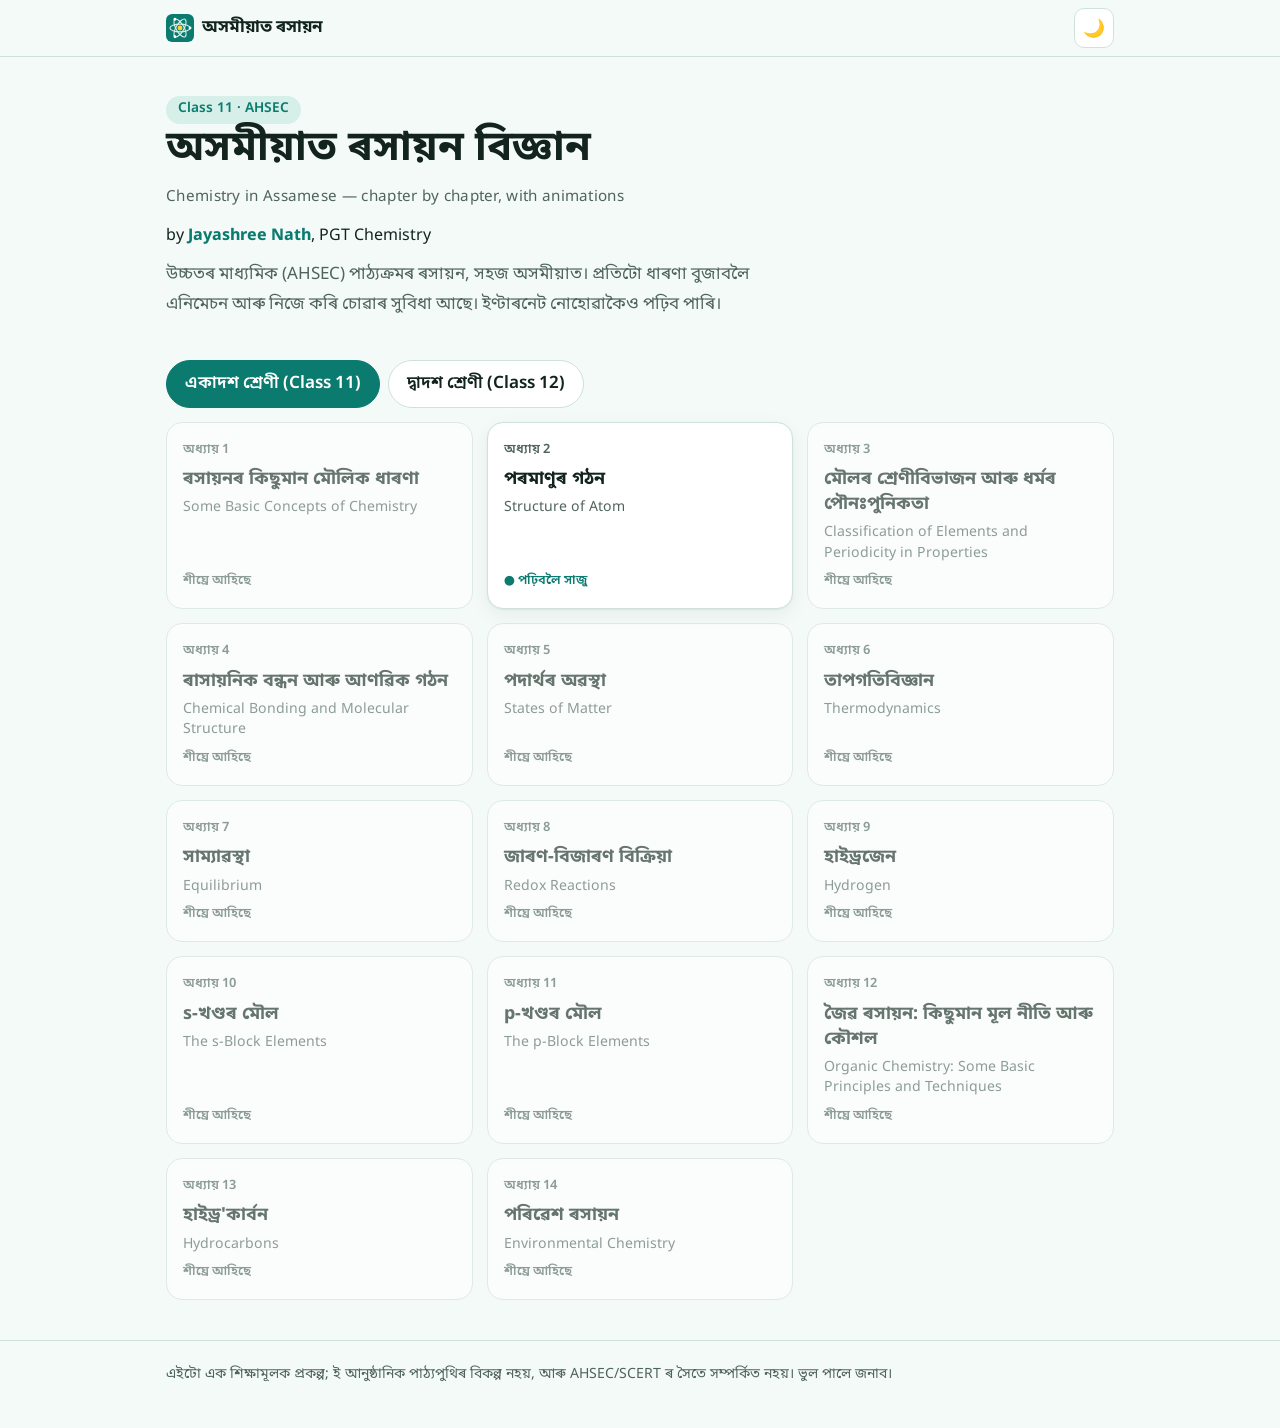
==== index.html @ 4f26e943 "Add author byline to home page Co-Authored-By: Claude Sonnet 5.5 <noreply@anthropic.com> Claude-Sess" ====
<!doctype html>
<html lang="as">
<head>
  <meta charset="utf-8">
  <meta name="viewport" content="width=device-width, initial-scale=1">
  <title>অসমীয়াত ৰসায়ন · Chemistry in Assamese</title>
  <meta name="description" content="উচ্চতৰ মাধ্যমিক শ্ৰেণীৰ ৰসায়ন বিজ্ঞান অসমীয়া ভাষাত — অধ্যায়ভিত্তিক ব্যাখ্যা আৰু ইণ্টাৰেক্টিভ এনিমেচনৰ সৈতে।">
  <meta name="theme-color" content="#0b7a6f">
  <link rel="manifest" href="manifest.webmanifest">
  <link rel="icon" href="assets/favicon.svg" type="image/svg+xml">
  <link rel="apple-touch-icon" href="assets/icons/apple-touch-icon.png">
  <link rel="preload" href="assets/fonts/noto-sans-bengali-bengali-wght-normal.woff2" as="font" type="font/woff2" crossorigin>
  <link rel="stylesheet" href="assets/css/base.css">
</head>
<body>
  <a class="skip" href="#grid">অধ্যায়লৈ যাওক</a>
  <header class="site-header">
    <div class="wrap">
      <a class="brand" href="index.html"><img src="assets/favicon.svg" alt="" width="28" height="28"> অসমীয়াত ৰসায়ন</a>
      <button id="theme-btn" class="icon-btn" type="button" aria-label="Toggle theme">🌙</button>
    </div>
  </header>
  <main class="wrap">
    <section class="hero">
      <span class="pill">Class 11 · AHSEC</span>
      <h1>অসমীয়াত ৰসায়ন বিজ্ঞান</h1>
      <div class="en">Chemistry in Assamese — chapter by chapter, with animations</div>
    <p class="byline">by <strong>Jayashree Nath</strong>, PGT Chemistry</p>
      <p>উচ্চতৰ মাধ্যমিক (AHSEC) পাঠ্যক্ৰমৰ ৰসায়ন, সহজ অসমীয়াত। প্ৰতিটো ধাৰণা বুজাবলৈ এনিমেচন আৰু নিজে কৰি চোৱাৰ সুবিধা আছে। ইণ্টাৰনেট নোহোৱাকৈও পঢ়িব পাৰি।</p>
    </section>
    <div id="tabs" class="tabs" role="tablist" aria-label="শ্ৰেণী"></div>
    <ul id="grid" class="grid"><li class="loading">লোড হৈ আছে…</li></ul>
    <div id="empty" class="empty" hidden>এই শ্ৰেণীৰ অধ্যায়বোৰ শীঘ্ৰে যোগ কৰা হ'ব।</div>
  </main>
  <footer class="site-footer">
    <div class="wrap">এইটো এক শিক্ষামূলক প্ৰকল্প; ই আনুষ্ঠানিক পাঠ্যপুথিৰ বিকল্প নহয়, আৰু AHSEC/SCERT ৰ সৈতে সম্পৰ্কিত নহয়। ভুল পালে জনাব।</div>
  </footer>
  <script src="assets/js/core/app.js"></script>
  <script src="assets/js/core/home.js"></script>
</body>
</html>
---- assets/css/base.css ----
/* Chemistry in Assamese: base styles (light/dark aware, mobile first) */
@font-face {
  font-family: "Noto Sans Bengali";
  src: url("../fonts/noto-sans-bengali-bengali-wght-normal.woff2") format("woff2");
  font-weight: 100 900; font-display: swap;
  unicode-range: U+0951-0952, U+0964-0965, U+0980-09FE, U+1CF7, U+200C-200D, U+20B9, U+25CC;
}
@font-face {
  font-family: "Noto Sans Bengali";
  src: url("../fonts/noto-sans-bengali-latin-wght-normal.woff2") format("woff2");
  font-weight: 100 900; font-display: swap;
  unicode-range: U+0000-00FF, U+0131, U+0152-0153, U+02BB-02BC, U+02C6, U+02DA, U+02DC, U+2000-206F, U+2074, U+20AC, U+2122, U+2191, U+2193, U+2212, U+2215, U+FEFF, U+FFFD;
}

:root {
  --bg: #f4faf7; --surface: #ffffff; --surface-2: #eaf4ef; --text: #12241d; --muted: #4f645b;
  --brand: #0b7a6f; --brand-ink: #ffffff; --brand-soft: #d6efe8; --accent: #d9480f;
  --border: #cfe2da; --shadow: 0 1px 2px rgba(10, 40, 30, .06), 0 6px 20px rgba(10, 40, 30, .06);
  --proton: #d6336c; --neutron: #868e96; --electron: #1c7ed6; --alpha: #e8590c; --pos: #1c7ed6; --neg: #e03131;
  --ok: #2b8a3e; --bad: #c92a2a; --canvas: #fbfefd; --grid: #dbe9e3;
  color-scheme: light;
}
@media (prefers-color-scheme: dark) {
  :root:not([data-theme="light"]) { --bg: #0a1512; --surface: #111f1b; --surface-2: #172924; --text: #e5f1ec; --muted: #9db3aa;
    --brand: #2dd4bf; --brand-ink: #04211c; --brand-soft: #123a33; --accent: #ff922b; --border: #223730;
    --shadow: 0 1px 2px rgba(0,0,0,.4), 0 6px 20px rgba(0,0,0,.35);
    --proton: #f06595; --neutron: #adb5bd; --electron: #4dabf7; --alpha: #ff922b; --pos: #4dabf7; --neg: #ff6b6b;
    --ok: #51cf66; --bad: #ff6b6b; --canvas: #0d1a16; --grid: #1c2f28; color-scheme: dark; }
}
:root[data-theme="dark"] { --bg: #0a1512; --surface: #111f1b; --surface-2: #172924; --text: #e5f1ec; --muted: #9db3aa;
  --brand: #2dd4bf; --brand-ink: #04211c; --brand-soft: #123a33; --accent: #ff922b; --border: #223730;
  --shadow: 0 1px 2px rgba(0,0,0,.4), 0 6px 20px rgba(0,0,0,.35);
  --proton: #f06595; --neutron: #adb5bd; --electron: #4dabf7; --alpha: #ff922b; --pos: #4dabf7; --neg: #ff6b6b;
  --ok: #51cf66; --bad: #ff6b6b; --canvas: #0d1a16; --grid: #1c2f28; color-scheme: dark; }

* { box-sizing: border-box; }
html { scroll-behavior: smooth; -webkit-text-size-adjust: 100%; }
@media (prefers-reduced-motion: reduce) { html { scroll-behavior: auto; } * { animation-duration: .01ms !important; transition-duration: .01ms !important; } }
body {
  margin: 0; background: var(--bg); color: var(--text);
  font: 17px/1.75 "Noto Sans Bengali", "Noto Sans", system-ui, -apple-system, "Segoe UI", sans-serif;
}
a { color: var(--brand); }
:focus-visible { outline: 3px solid var(--accent); outline-offset: 2px; border-radius: 4px; }
.skip { position: absolute; left: -999px; top: 0; background: var(--brand); color: var(--brand-ink); padding: .5rem 1rem; z-index: 50; }
.skip:focus { left: 8px; top: 8px; }
.wrap { width: 100%; max-width: 980px; margin: 0 auto; padding: 0 16px; }

/* header */
.site-header { position: sticky; top: 0; z-index: 20; background: color-mix(in srgb, var(--bg) 88%, transparent); backdrop-filter: blur(8px); border-bottom: 1px solid var(--border); }
.site-header .wrap { display: flex; align-items: center; justify-content: space-between; gap: 12px; min-height: 56px; }
.brand { font-weight: 700; text-decoration: none; color: var(--text); display: flex; align-items: center; gap: 8px; }
.brand svg { width: 28px; height: 28px; }
.icon-btn { background: var(--surface); color: var(--text); border: 1px solid var(--border); border-radius: 10px; min-width: 40px; height: 40px; cursor: pointer; font-size: 1.1rem; }

/* hero + catalog */
.hero { padding: 36px 0 18px; }
.hero h1 { font-size: clamp(1.7rem, 5vw, 2.6rem); line-height: 1.25; margin: 0 0 8px; }
.hero .en { color: var(--muted); font-size: .95rem; letter-spacing: .02em; }
.hero .byline { margin: 12px 0 0; color: var(--text); font-size: 1rem; }
.hero .byline strong { color: var(--brand); }
.hero p { max-width: 62ch; color: var(--muted); margin: 10px 0 0; }
.pill { display: inline-block; padding: 2px 12px; border-radius: 99px; background: var(--brand-soft); color: var(--brand); font-size: .85rem; font-weight: 600; }
.tabs { display: flex; gap: 8px; margin: 22px 0 14px; flex-wrap: wrap; }
.tab { padding: 8px 18px; border-radius: 99px; border: 1px solid var(--border); background: var(--surface); color: var(--text); cursor: pointer; font: inherit; font-weight: 600; }
.tab[aria-selected="true"] { background: var(--brand); color: var(--brand-ink); border-color: var(--brand); }
.grid { display: grid; gap: 14px; grid-template-columns: repeat(auto-fill, minmax(260px, 1fr)); padding: 0; margin: 0 0 40px; list-style: none; }
.card { display: flex; flex-direction: column; gap: 6px; height: 100%; padding: 16px; border: 1px solid var(--border); border-radius: 16px; background: var(--surface); box-shadow: var(--shadow); text-decoration: none; color: inherit; position: relative; }
a.card:hover { border-color: var(--brand); transform: translateY(-2px); transition: transform .15s; }
.card .no { font-size: .8rem; color: var(--muted); font-weight: 600; }
.card h3 { margin: 0; font-size: 1.12rem; line-height: 1.4; }
.card .sub { color: var(--muted); font-size: .88rem; line-height: 1.45; }
.card .badge { margin-top: auto; font-size: .8rem; font-weight: 600; }
.card.soon { opacity: .62; box-shadow: none; }
.badge.done { color: var(--ok); } .badge.ready { color: var(--brand); } .badge.soon { color: var(--muted); }
.empty { padding: 28px; border: 1px dashed var(--border); border-radius: 16px; color: var(--muted); }

/* chapter */
.crumbs { font-size: .9rem; color: var(--muted); padding-top: 20px; }
.chapter-head h1 { font-size: clamp(1.6rem, 4.6vw, 2.3rem); line-height: 1.3; margin: 6px 0 2px; }
.chapter-head .en { color: var(--muted); }
.box { background: var(--surface); border: 1px solid var(--border); border-radius: 16px; padding: 16px 20px; margin: 18px 0; box-shadow: var(--shadow); }
.box h2 { font-size: 1.05rem; margin: 0 0 6px; }
.box ul, .box ol { margin: 6px 0 0; padding-left: 1.3rem; }
.toc a { display: block; padding: 3px 0; text-decoration: none; }
.toc a:hover { text-decoration: underline; }
section.sec { padding-top: 12px; margin-top: 28px; }
section.sec > h2 { font-size: clamp(1.3rem, 3.6vw, 1.7rem); line-height: 1.35; margin: 0 0 8px; padding-bottom: 6px; border-bottom: 2px solid var(--brand-soft); }
section.sec p { margin: .75rem 0; max-width: 70ch; }
section.sec ul, section.sec ol { max-width: 70ch; }
sup, sub { line-height: 0; }
.en { font-size: .88em; color: var(--muted); }
.table-wrap { overflow-x: auto; margin: 14px 0; border: 1px solid var(--border); border-radius: 12px; background: var(--surface); }
table { border-collapse: collapse; width: 100%; font-size: .95rem; }
th, td { padding: 8px 12px; text-align: left; border-bottom: 1px solid var(--border); white-space: nowrap; }
th { background: var(--surface-2); font-weight: 700; }
tr:last-child td { border-bottom: 0; }
.formula { margin: 14px 0; padding: 12px 16px; border-left: 4px solid var(--brand); background: var(--brand-soft); border-radius: 0 12px 12px 0; font-size: 1.05rem; max-width: 70ch; overflow-x: auto; }
.formula .lbl { display: block; font-size: .8rem; font-weight: 700; color: var(--brand); text-transform: uppercase; letter-spacing: .04em; }
.note { margin: 14px 0; padding: 12px 16px; border-radius: 12px; background: var(--surface); border: 1px solid var(--border); border-left: 4px solid var(--accent); max-width: 70ch; }
.note.try { border-left-color: var(--electron); }
.note .lbl { font-weight: 700; margin-right: 6px; }
.term { border-bottom: 1.5px dotted var(--brand); cursor: help; position: relative; white-space: nowrap; }
.term:hover::after, .term:focus::after { content: attr(data-def); position: absolute; left: 0; top: 100%; z-index: 10; margin-top: 6px; width: max-content; max-width: min(300px, 80vw); white-space: normal; padding: 8px 12px; border-radius: 10px; background: var(--text); color: var(--bg); font-size: .85rem; line-height: 1.5; box-shadow: var(--shadow); }
.nuc { display: inline-flex; align-items: center; vertical-align: middle; font-weight: 700; }
.nuc .ss { display: inline-flex; flex-direction: column; font-size: .6em; line-height: 1.05; margin-right: 1px; text-align: right; }

/* buttons + controls */
.btn { font: inherit; font-weight: 600; font-size: .92rem; padding: 6px 14px; min-height: 38px; border-radius: 10px; border: 1px solid var(--border); background: var(--surface); color: var(--text); cursor: pointer; }
.btn:hover { border-color: var(--brand); }
.btn.primary { background: var(--brand); border-color: var(--brand); color: var(--brand-ink); }
.btn[aria-pressed="true"], .btn.on { background: var(--brand-soft); border-color: var(--brand); color: var(--brand); }
.btn:disabled { opacity: .5; cursor: not-allowed; }
.ctl { display: inline-flex; align-items: center; gap: 8px; font-size: .9rem; }
.ctl input[type="range"] { accent-color: var(--brand); width: 130px; }
.ctl select { font: inherit; padding: 5px 8px; border-radius: 8px; border: 1px solid var(--border); background: var(--surface); color: var(--text); min-height: 36px; }
.ctl output { min-width: 2ch; font-weight: 700; font-variant-numeric: tabular-nums; }
.row { display: flex; flex-wrap: wrap; gap: 8px 14px; align-items: center; margin-top: 10px; }

/* animation card */
figure.anim { margin: 22px 0; padding: 14px; border: 1px solid var(--border); border-radius: 18px; background: var(--surface); box-shadow: var(--shadow); }
figure.anim > .anim-title { font-weight: 700; margin-bottom: 8px; display: flex; align-items: center; gap: 8px; }
figure.anim > .anim-title::before { content: "▶"; color: var(--brand); font-size: .8em; }
figure.anim figcaption { margin-top: 10px; font-size: .9rem; color: var(--muted); }
.anim-svg, .anim-canvas { display: block; width: 100%; height: auto; background: var(--canvas); border-radius: 12px; border: 1px solid var(--border); touch-action: pan-y; }
.anim-canvas.drag { cursor: grab; }
.readout { margin-top: 10px; padding: 10px 14px; border-radius: 12px; background: var(--surface-2); font-size: .95rem; line-height: 1.6; }
.readout b { color: var(--brand); }
.anim-missing { color: var(--bad); }
.sym-big { font-size: 1.5rem; font-weight: 800; }
.stat-row { display: grid; grid-template-columns: repeat(3, 1fr); gap: 8px; margin-top: 10px; }
.stat { padding: 8px 10px; border-radius: 12px; background: var(--surface-2); text-align: center; font-size: .85rem; }
.stat b { display: block; font-size: 1.4rem; color: var(--brand); font-variant-numeric: tabular-nums; }
.legend { display: flex; flex-wrap: wrap; gap: 6px 14px; font-size: .85rem; color: var(--muted); margin-top: 8px; }
.dot { display: inline-block; width: 11px; height: 11px; border-radius: 50%; margin-right: 5px; vertical-align: -1px; }

/* quantum explorer + aufbau */
.qn-tree { display: grid; gap: 10px; margin-top: 12px; }
.qn-row { display: grid; grid-template-columns: 88px 1fr; gap: 10px; align-items: center; padding: 8px 12px; border-radius: 12px; background: var(--surface-2); animation: pop .35s ease both; }
.qn-row .sub-name { font-weight: 800; font-size: 1.15rem; color: var(--brand); }
.qn-row small { display: block; color: var(--muted); font-size: .78rem; line-height: 1.3; }
.orb-boxes { display: flex; flex-wrap: wrap; gap: 6px; }
.orb-box { min-width: 46px; padding: 3px 6px; text-align: center; border: 2px solid var(--brand); border-radius: 8px; font-size: .78rem; background: var(--surface); }
.orb-box b { display: block; font-size: .95rem; }
@keyframes pop { from { opacity: 0; transform: translateY(6px); } to { opacity: 1; transform: none; } }
.levels { display: flex; flex-direction: column; gap: 6px; margin-top: 12px; }
.lv { display: grid; grid-template-columns: 34px 1fr 40px; gap: 8px; align-items: center; }
.lv .nm { font-weight: 800; text-align: right; }
.lv .bx { display: flex; gap: 4px; }
.lv .cnt { font-size: .85rem; color: var(--muted); font-variant-numeric: tabular-nums; }
.ebox { width: 40px; height: 34px; border: 2px solid var(--border); border-radius: 6px; display: flex; align-items: center; justify-content: center; gap: 1px; font-size: 1.05rem; font-weight: 800; background: var(--canvas); }
.ebox.has { border-color: var(--brand); }
.ebox .up, .ebox .dn { color: var(--electron); }
.ebox .dn { color: var(--proton); }
.lv.hot .ebox.has { box-shadow: 0 0 0 3px color-mix(in srgb, var(--accent) 45%, transparent); animation: pop .4s ease; }
.cfg { font-size: 1.15rem; font-weight: 700; }

/* quiz */
.q { margin: 16px 0; padding: 14px 16px; border: 1px solid var(--border); border-radius: 14px; background: var(--surface); }
.q .qt { font-weight: 700; margin: 0 0 8px; }
.opt { display: block; width: 100%; text-align: left; font: inherit; padding: 8px 12px; margin: 6px 0; border-radius: 10px; border: 1px solid var(--border); background: var(--surface); color: var(--text); cursor: pointer; }
.opt:hover:not(:disabled) { border-color: var(--brand); }
.opt.right { border-color: var(--ok); background: color-mix(in srgb, var(--ok) 14%, var(--surface)); }
.opt.wrong { border-color: var(--bad); background: color-mix(in srgb, var(--bad) 14%, var(--surface)); }
.explain { margin-top: 8px; font-size: .92rem; color: var(--muted); }
.score { font-weight: 800; font-size: 1.2rem; }
.chap-nav { display: flex; justify-content: space-between; gap: 12px; flex-wrap: wrap; margin: 28px 0; }
footer.site-footer { border-top: 1px solid var(--border); padding: 22px 0 40px; color: var(--muted); font-size: .88rem; }
.loading { padding: 40px 0; color: var(--muted); }
@media (max-width: 520px) { body { font-size: 16px; } .qn-row { grid-template-columns: 1fr; } .ctl input[type="range"] { width: 100px; } }
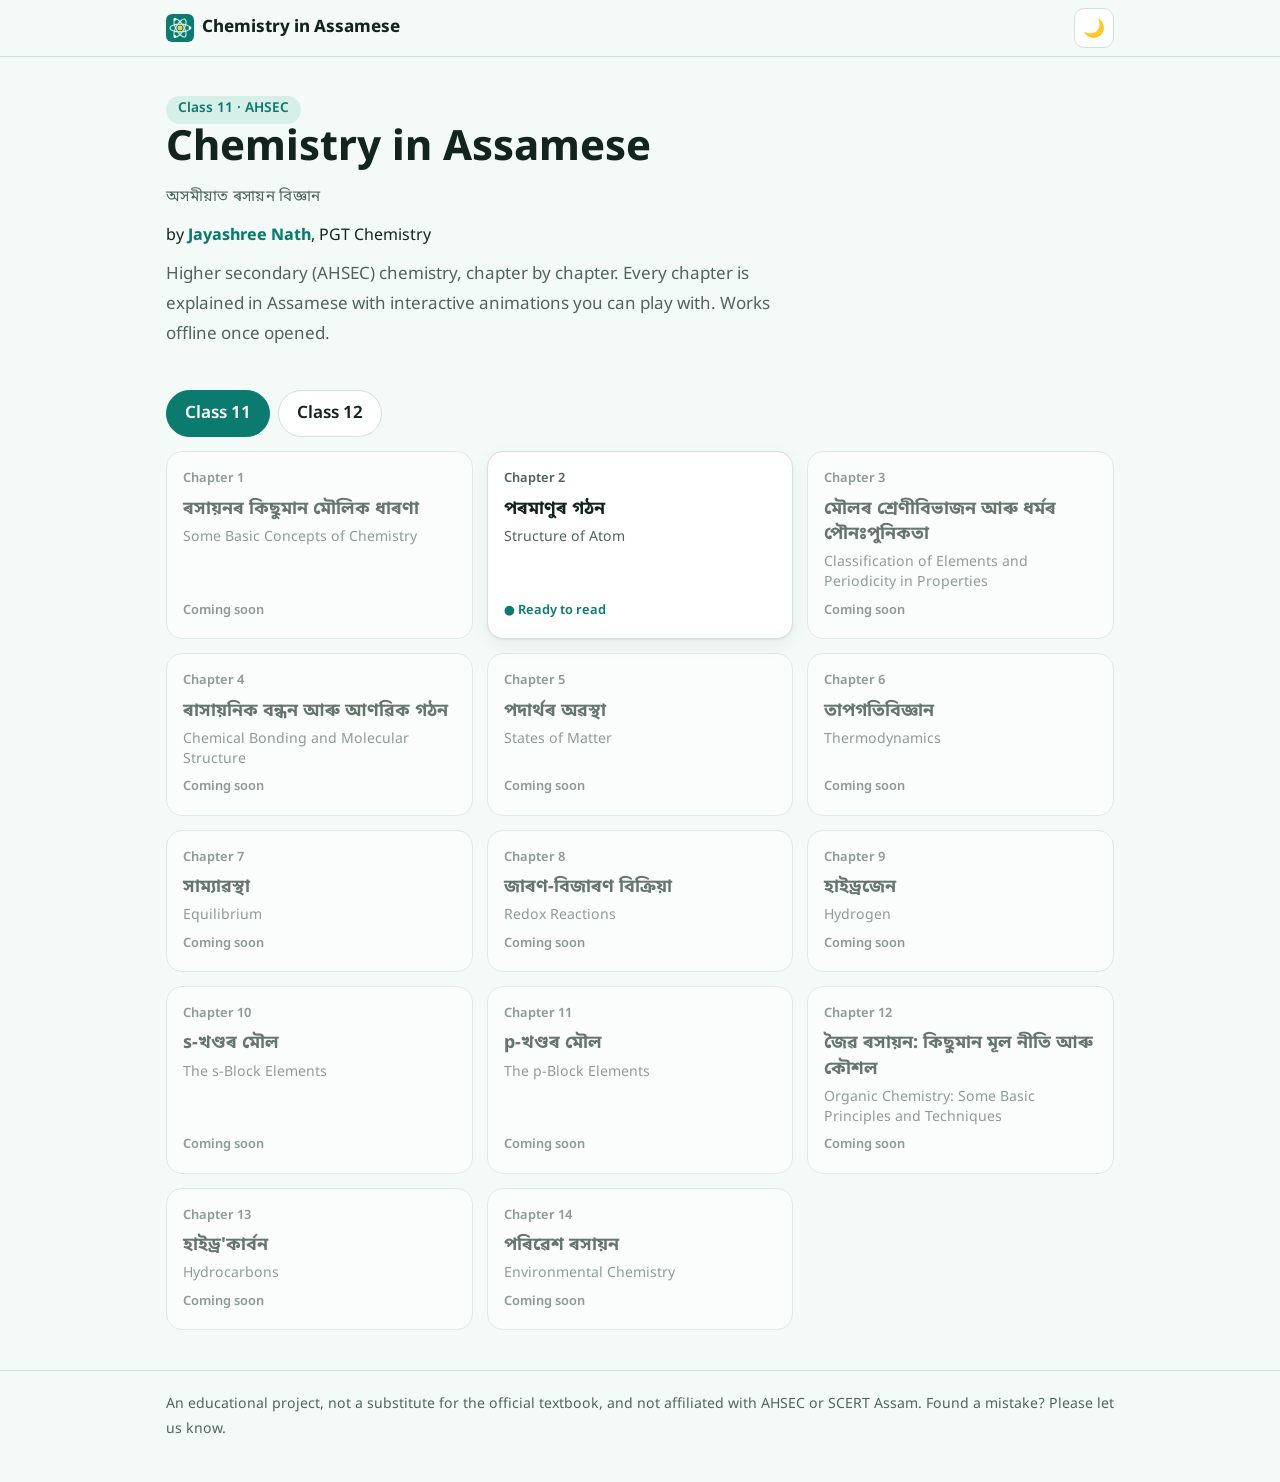
==== commit f613fa40: "Make app UI English; keep subject content in Assamese Navigation, buttons, badges, status labels, er" ====
--- a/index.html
+++ b/index.html
@@ -1,10 +1,10 @@
 <!doctype html>
-<html lang="as">
+<html lang="en">
 <head>
   <meta charset="utf-8">
   <meta name="viewport" content="width=device-width, initial-scale=1">
-  <title>অসমীয়াত ৰসায়ন · Chemistry in Assamese</title>
-  <meta name="description" content="উচ্চতৰ মাধ্যমিক শ্ৰেণীৰ ৰসায়ন বিজ্ঞান অসমীয়া ভাষাত — অধ্যায়ভিত্তিক ব্যাখ্যা আৰু ইণ্টাৰেক্টিভ এনিমেচনৰ সৈতে।">
+  <title>Chemistry in Assamese</title>
+  <meta name="description" content="Higher secondary chemistry explained in Assamese: chapter by chapter, with interactive animations.">
   <meta name="theme-color" content="#0b7a6f">
   <link rel="manifest" href="manifest.webmanifest">
   <link rel="icon" href="assets/favicon.svg" type="image/svg+xml">
@@ -13,27 +13,27 @@
   <link rel="stylesheet" href="assets/css/base.css">
 </head>
 <body>
-  <a class="skip" href="#grid">অধ্যায়লৈ যাওক</a>
+  <a class="skip" href="#grid">Skip to chapters</a>
   <header class="site-header">
     <div class="wrap">
-      <a class="brand" href="index.html"><img src="assets/favicon.svg" alt="" width="28" height="28"> অসমীয়াত ৰসায়ন</a>
+      <a class="brand" href="index.html"><img src="assets/favicon.svg" alt="" width="28" height="28"> Chemistry in Assamese</a>
       <button id="theme-btn" class="icon-btn" type="button" aria-label="Toggle theme">🌙</button>
     </div>
   </header>
   <main class="wrap">
     <section class="hero">
       <span class="pill">Class 11 · AHSEC</span>
-      <h1>অসমীয়াত ৰসায়ন বিজ্ঞান</h1>
-      <div class="en">Chemistry in Assamese — chapter by chapter, with animations</div>
+      <h1>Chemistry in Assamese</h1>
+    <div class="en">অসমীয়াত ৰসায়ন বিজ্ঞান</div>
     <p class="byline">by <strong>Jayashree Nath</strong>, PGT Chemistry</p>
-      <p>উচ্চতৰ মাধ্যমিক (AHSEC) পাঠ্যক্ৰমৰ ৰসায়ন, সহজ অসমীয়াত। প্ৰতিটো ধাৰণা বুজাবলৈ এনিমেচন আৰু নিজে কৰি চোৱাৰ সুবিধা আছে। ইণ্টাৰনেট নোহোৱাকৈও পঢ়িব পাৰি।</p>
+    <p>Higher secondary (AHSEC) chemistry, chapter by chapter. Every chapter is explained in Assamese with interactive animations you can play with. Works offline once opened.</p>
     </section>
-    <div id="tabs" class="tabs" role="tablist" aria-label="শ্ৰেণী"></div>
-    <ul id="grid" class="grid"><li class="loading">লোড হৈ আছে…</li></ul>
-    <div id="empty" class="empty" hidden>এই শ্ৰেণীৰ অধ্যায়বোৰ শীঘ্ৰে যোগ কৰা হ'ব।</div>
+    <div id="tabs" class="tabs" role="tablist" aria-label="Class"></div>
+    <ul id="grid" class="grid"><li class="loading">Loading…</li></ul>
+    <div id="empty" class="empty" hidden>Chapters for this class are coming soon.</div>
   </main>
   <footer class="site-footer">
-    <div class="wrap">এইটো এক শিক্ষামূলক প্ৰকল্প; ই আনুষ্ঠানিক পাঠ্যপুথিৰ বিকল্প নহয়, আৰু AHSEC/SCERT ৰ সৈতে সম্পৰ্কিত নহয়। ভুল পালে জনাব।</div>
+    <div class="wrap">An educational project, not a substitute for the official textbook, and not affiliated with AHSEC or SCERT Assam. Found a mistake? Please let us know.</div>
   </footer>
   <script src="assets/js/core/app.js"></script>
   <script src="assets/js/core/home.js"></script>
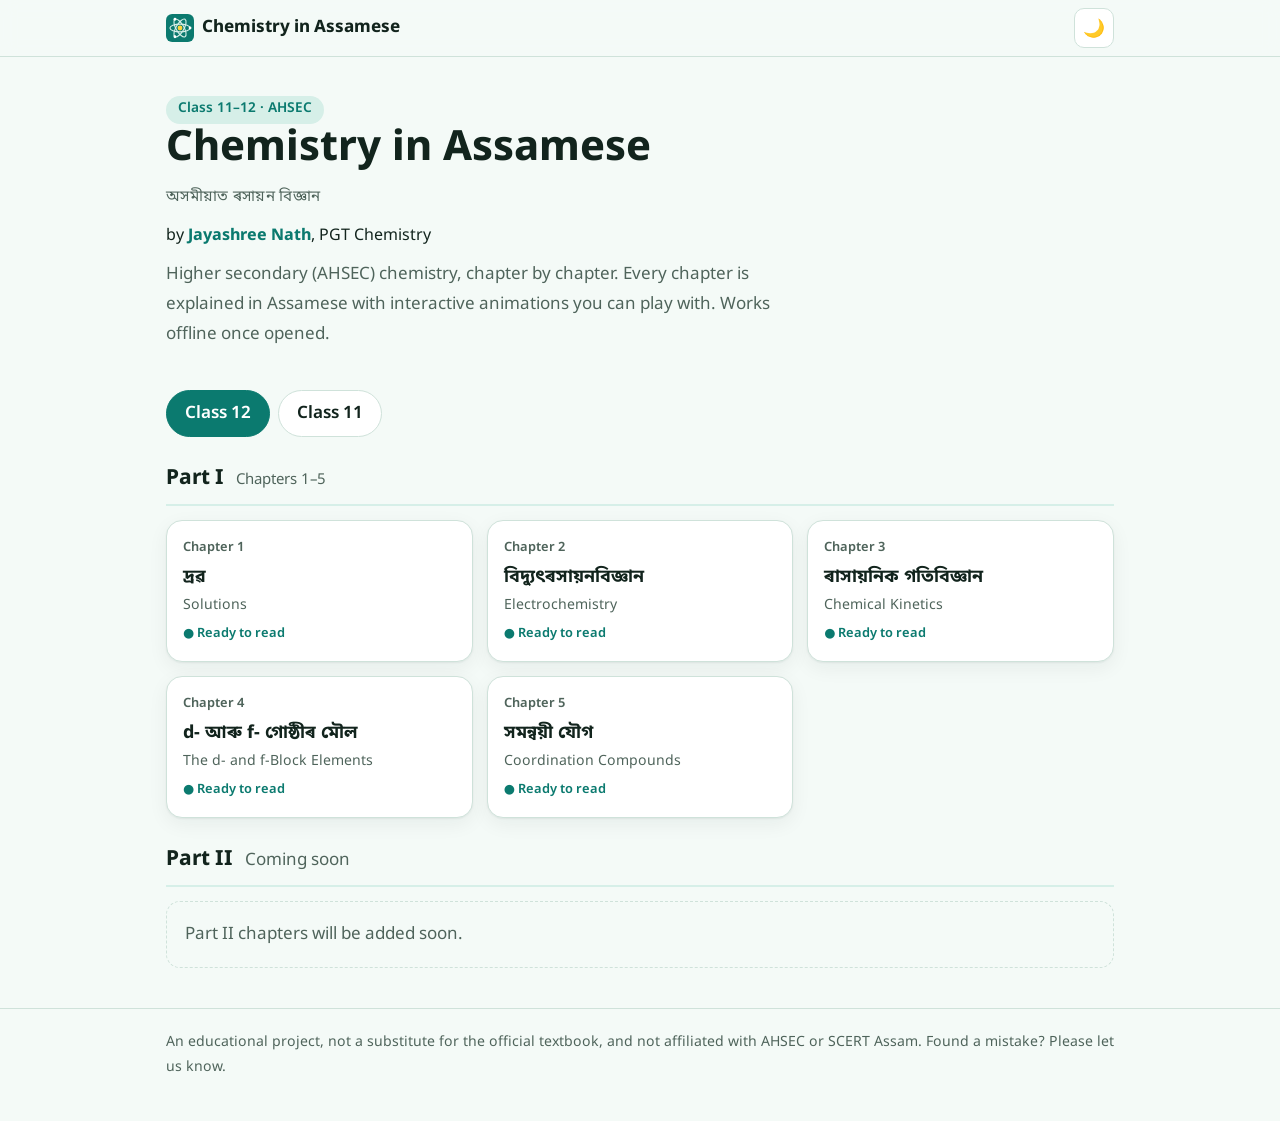
==== commit 4b5027de: "Open on Class 12 by default; group Class 12 into Part I / Part II Closes #7  - catalog: Class 12 is " ====
--- a/index.html
+++ b/index.html
@@ -22,7 +22,7 @@
   </header>
   <main class="wrap">
     <section class="hero">
-      <span class="pill">Class 11 · AHSEC</span>
+      <span class="pill">Class 11–12 · AHSEC</span>
       <h1>Chemistry in Assamese</h1>
     <div class="en">অসমীয়াত ৰসায়ন বিজ্ঞান</div>
     <p class="byline">by <strong>Jayashree Nath</strong>, PGT Chemistry</p>
--- a/assets/css/base.css
+++ b/assets/css/base.css
@@ -73,6 +73,9 @@
 .card .badge { margin-top: auto; font-size: .8rem; font-weight: 600; }
 .card.soon { opacity: .62; box-shadow: none; }
 .badge.done { color: var(--ok); } .badge.ready { color: var(--brand); } .badge.soon { color: var(--muted); }
+.part-head { grid-column: 1 / -1; display: flex; align-items: baseline; gap: 12px; flex-wrap: wrap; margin-top: 10px; padding-bottom: 6px; border-bottom: 2px solid var(--brand-soft); }
+.part-head h2 { margin: 0; font-size: 1.3rem; }
+.part-note { grid-column: 1 / -1; padding: 18px; border: 1px dashed var(--border); border-radius: 14px; color: var(--muted); }
 .empty { padding: 28px; border: 1px dashed var(--border); border-radius: 16px; color: var(--muted); }
 
 /* chapter */
@@ -100,7 +103,7 @@
 .note { margin: 14px 0; padding: 12px 16px; border-radius: 12px; background: var(--surface); border: 1px solid var(--border); border-left: 4px solid var(--accent); max-width: 70ch; }
 .note.try { border-left-color: var(--electron); }
 .note .lbl { font-weight: 700; margin-right: 6px; }
-.term { border-bottom: 1.5px dotted var(--brand); cursor: help; position: relative; white-space: nowrap; }
+.term { border-bottom: 1.5px dotted var(--brand); cursor: help; position: relative; }
 .term:hover::after, .term:focus::after { content: attr(data-def); position: absolute; left: 0; top: 100%; z-index: 10; margin-top: 6px; width: max-content; max-width: min(300px, 80vw); white-space: normal; padding: 8px 12px; border-radius: 10px; background: var(--text); color: var(--bg); font-size: .85rem; line-height: 1.5; box-shadow: var(--shadow); }
 .nuc { display: inline-flex; align-items: center; vertical-align: middle; font-weight: 700; }
 .nuc .ss { display: inline-flex; flex-direction: column; font-size: .6em; line-height: 1.05; margin-right: 1px; text-align: right; }
@@ -111,11 +114,11 @@
 .btn.primary { background: var(--brand); border-color: var(--brand); color: var(--brand-ink); }
 .btn[aria-pressed="true"], .btn.on { background: var(--brand-soft); border-color: var(--brand); color: var(--brand); }
 .btn:disabled { opacity: .5; cursor: not-allowed; }
-.ctl { display: inline-flex; align-items: center; gap: 8px; font-size: .9rem; }
+.ctl { display: inline-flex; align-items: center; gap: 8px; font-size: .9rem; max-width: 100%; min-width: 0; }
 .ctl input[type="range"] { accent-color: var(--brand); width: 130px; }
-.ctl select { font: inherit; padding: 5px 8px; border-radius: 8px; border: 1px solid var(--border); background: var(--surface); color: var(--text); min-height: 36px; }
+.ctl select { max-width: 100%; min-width: 0; text-overflow: ellipsis; font: inherit; padding: 5px 8px; border-radius: 8px; border: 1px solid var(--border); background: var(--surface); color: var(--text); min-height: 36px; }
 .ctl output { min-width: 2ch; font-weight: 700; font-variant-numeric: tabular-nums; }
-.row { display: flex; flex-wrap: wrap; gap: 8px 14px; align-items: center; margin-top: 10px; }
+.row { min-width: 0; max-width: 100%; display: flex; flex-wrap: wrap; gap: 8px 14px; align-items: center; margin-top: 10px; }
 
 /* animation card */
 figure.anim { margin: 22px 0; padding: 14px; border: 1px solid var(--border); border-radius: 18px; background: var(--surface); box-shadow: var(--shadow); }
@@ -126,6 +129,8 @@
 .anim-canvas.drag { cursor: grab; }
 .readout { margin-top: 10px; padding: 10px 14px; border-radius: 12px; background: var(--surface-2); font-size: .95rem; line-height: 1.6; }
 .readout b { color: var(--brand); }
+.readout table { font-size: .92rem; }
+.readout td { white-space: normal; padding: 3px 8px 3px 0; border-bottom: 1px solid var(--border); vertical-align: top; }
 .anim-missing { color: var(--bad); }
 .sym-big { font-size: 1.5rem; font-weight: 800; }
 .stat-row { display: grid; grid-template-columns: repeat(3, 1fr); gap: 8px; margin-top: 10px; }
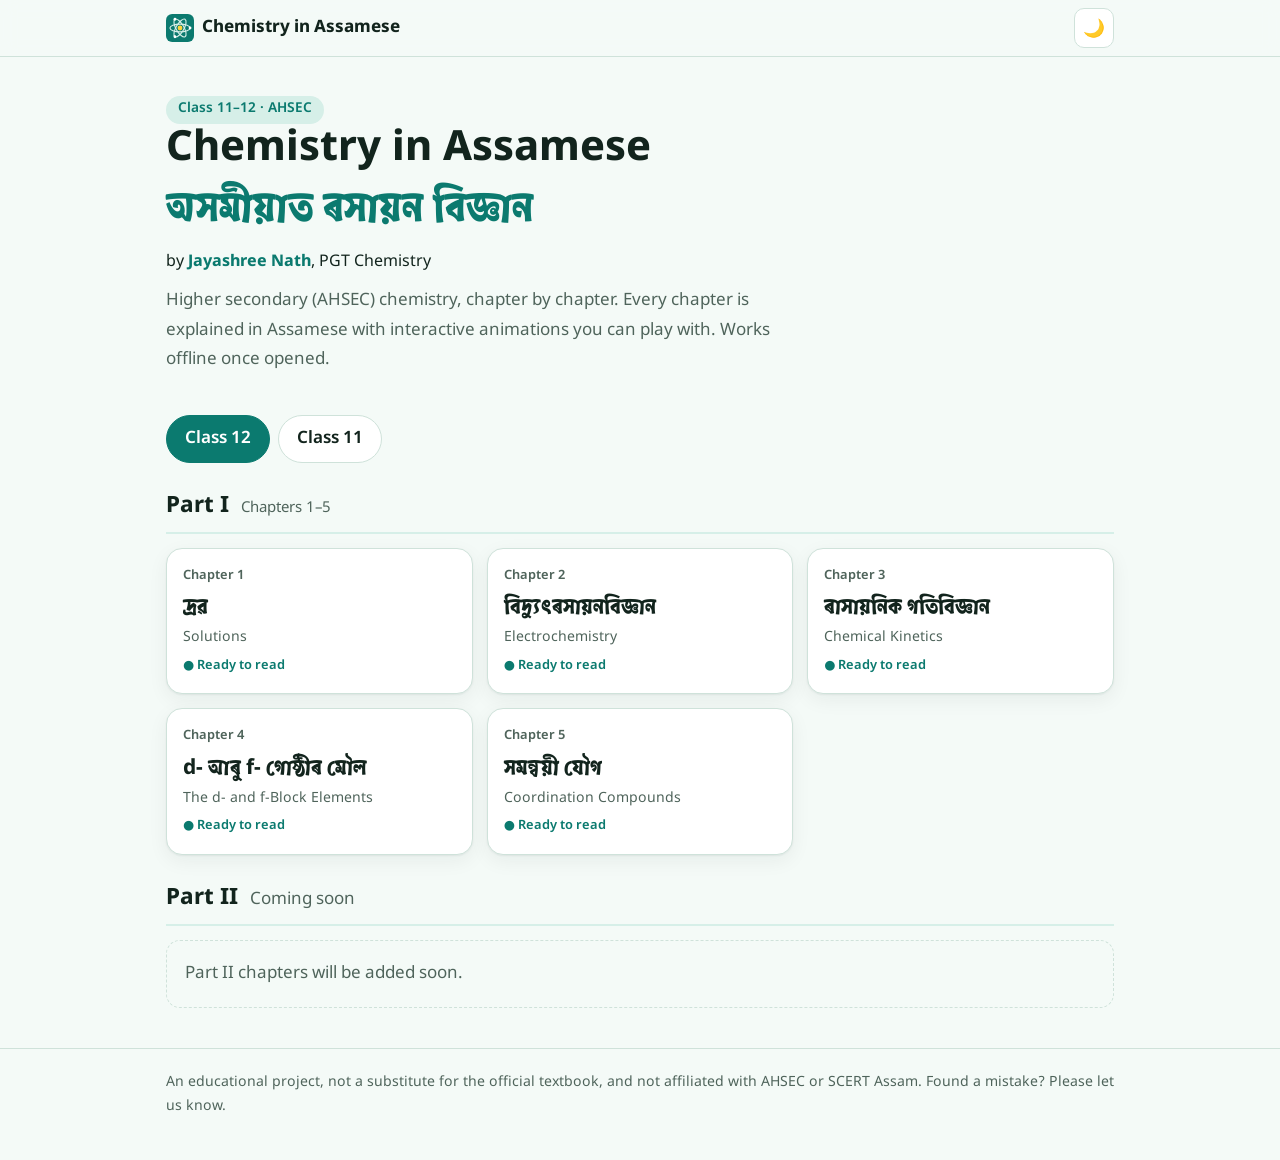
==== commit 17b1519e: "Use Atma for Assamese titles and headings Closes #9  - bundle Atma (Bengali subset, weight 700, SIL " ====
--- a/index.html
+++ b/index.html
@@ -10,6 +10,7 @@
   <link rel="icon" href="assets/favicon.svg" type="image/svg+xml">
   <link rel="apple-touch-icon" href="assets/icons/apple-touch-icon.png">
   <link rel="preload" href="assets/fonts/noto-sans-bengali-bengali-wght-normal.woff2" as="font" type="font/woff2" crossorigin>
+  <link rel="preload" href="assets/fonts/atma-bengali-700-normal.woff2" as="font" type="font/woff2" crossorigin>
   <link rel="stylesheet" href="assets/css/base.css">
 </head>
 <body>
--- a/assets/css/base.css
+++ b/assets/css/base.css
@@ -12,11 +12,20 @@
   unicode-range: U+0000-00FF, U+0131, U+0152-0153, U+02BB-02BC, U+02C6, U+02DA, U+02DC, U+2000-206F, U+2074, U+20AC, U+2122, U+2191, U+2193, U+2212, U+2215, U+FEFF, U+FFFD;
 }
 
+/* Atma (SIL OFL): Assamese titles and headings only. Bengali-script range only, so Latin text keeps using Noto Sans. */
+@font-face {
+  font-family: "Atma";
+  src: url("../fonts/atma-bengali-700-normal.woff2") format("woff2");
+  font-weight: 700; font-display: swap;
+  unicode-range: U+0980-09FE, U+200C-200D, U+25CC;
+}
+
 :root {
   --bg: #f4faf7; --surface: #ffffff; --surface-2: #eaf4ef; --text: #12241d; --muted: #4f645b;
   --brand: #0b7a6f; --brand-ink: #ffffff; --brand-soft: #d6efe8; --accent: #d9480f;
   --border: #cfe2da; --shadow: 0 1px 2px rgba(10, 40, 30, .06), 0 6px 20px rgba(10, 40, 30, .06);
   --proton: #d6336c; --neutron: #868e96; --electron: #1c7ed6; --alpha: #e8590c; --pos: #1c7ed6; --neg: #e03131;
+  --font-display: "Atma", "Noto Sans Bengali", system-ui, sans-serif;
   --ok: #2b8a3e; --bad: #c92a2a; --canvas: #fbfefd; --grid: #dbe9e3;
   color-scheme: light;
 }
@@ -56,7 +65,7 @@
 /* hero + catalog */
 .hero { padding: 36px 0 18px; }
 .hero h1 { font-size: clamp(1.7rem, 5vw, 2.6rem); line-height: 1.25; margin: 0 0 8px; }
-.hero .en { color: var(--muted); font-size: .95rem; letter-spacing: .02em; }
+.hero .en { font-family: var(--font-display); font-weight: 700; color: var(--brand); font-size: clamp(1.9rem, 6vw, 2.5rem); line-height: 1.3; letter-spacing: 0; margin: 4px 0 8px; }
 .hero .byline { margin: 12px 0 0; color: var(--text); font-size: 1rem; }
 .hero .byline strong { color: var(--brand); }
 .hero p { max-width: 62ch; color: var(--muted); margin: 10px 0 0; }
@@ -68,27 +77,27 @@
 .card { display: flex; flex-direction: column; gap: 6px; height: 100%; padding: 16px; border: 1px solid var(--border); border-radius: 16px; background: var(--surface); box-shadow: var(--shadow); text-decoration: none; color: inherit; position: relative; }
 a.card:hover { border-color: var(--brand); transform: translateY(-2px); transition: transform .15s; }
 .card .no { font-size: .8rem; color: var(--muted); font-weight: 600; }
-.card h3 { margin: 0; font-size: 1.12rem; line-height: 1.4; }
+.card h3 { margin: 0; font-family: var(--font-display); font-weight: 700; font-size: 1.3rem; line-height: 1.4; }
 .card .sub { color: var(--muted); font-size: .88rem; line-height: 1.45; }
 .card .badge { margin-top: auto; font-size: .8rem; font-weight: 600; }
 .card.soon { opacity: .62; box-shadow: none; }
 .badge.done { color: var(--ok); } .badge.ready { color: var(--brand); } .badge.soon { color: var(--muted); }
 .part-head { grid-column: 1 / -1; display: flex; align-items: baseline; gap: 12px; flex-wrap: wrap; margin-top: 10px; padding-bottom: 6px; border-bottom: 2px solid var(--brand-soft); }
-.part-head h2 { margin: 0; font-size: 1.3rem; }
+.part-head h2 { margin: 0; font-family: var(--font-display); font-weight: 700; font-size: 1.4rem; }
 .part-note { grid-column: 1 / -1; padding: 18px; border: 1px dashed var(--border); border-radius: 14px; color: var(--muted); }
 .empty { padding: 28px; border: 1px dashed var(--border); border-radius: 16px; color: var(--muted); }
 
 /* chapter */
 .crumbs { font-size: .9rem; color: var(--muted); padding-top: 20px; }
-.chapter-head h1 { font-size: clamp(1.6rem, 4.6vw, 2.3rem); line-height: 1.3; margin: 6px 0 2px; }
+.chapter-head h1 { font-family: var(--font-display); font-weight: 700; font-size: clamp(1.8rem, 5.4vw, 2.5rem); line-height: 1.3; margin: 6px 0 2px; }
 .chapter-head .en { color: var(--muted); }
 .box { background: var(--surface); border: 1px solid var(--border); border-radius: 16px; padding: 16px 20px; margin: 18px 0; box-shadow: var(--shadow); }
-.box h2 { font-size: 1.05rem; margin: 0 0 6px; }
+.box h2 { font-family: var(--font-display); font-weight: 700; font-size: 1.15rem; margin: 0 0 6px; }
 .box ul, .box ol { margin: 6px 0 0; padding-left: 1.3rem; }
 .toc a { display: block; padding: 3px 0; text-decoration: none; }
 .toc a:hover { text-decoration: underline; }
 section.sec { padding-top: 12px; margin-top: 28px; }
-section.sec > h2 { font-size: clamp(1.3rem, 3.6vw, 1.7rem); line-height: 1.35; margin: 0 0 8px; padding-bottom: 6px; border-bottom: 2px solid var(--brand-soft); }
+section.sec > h2 { font-family: var(--font-display); font-weight: 700; font-size: clamp(1.4rem, 4vw, 1.8rem); line-height: 1.35; margin: 0 0 8px; padding-bottom: 6px; border-bottom: 2px solid var(--brand-soft); }
 section.sec p { margin: .75rem 0; max-width: 70ch; }
 section.sec ul, section.sec ol { max-width: 70ch; }
 sup, sub { line-height: 0; }
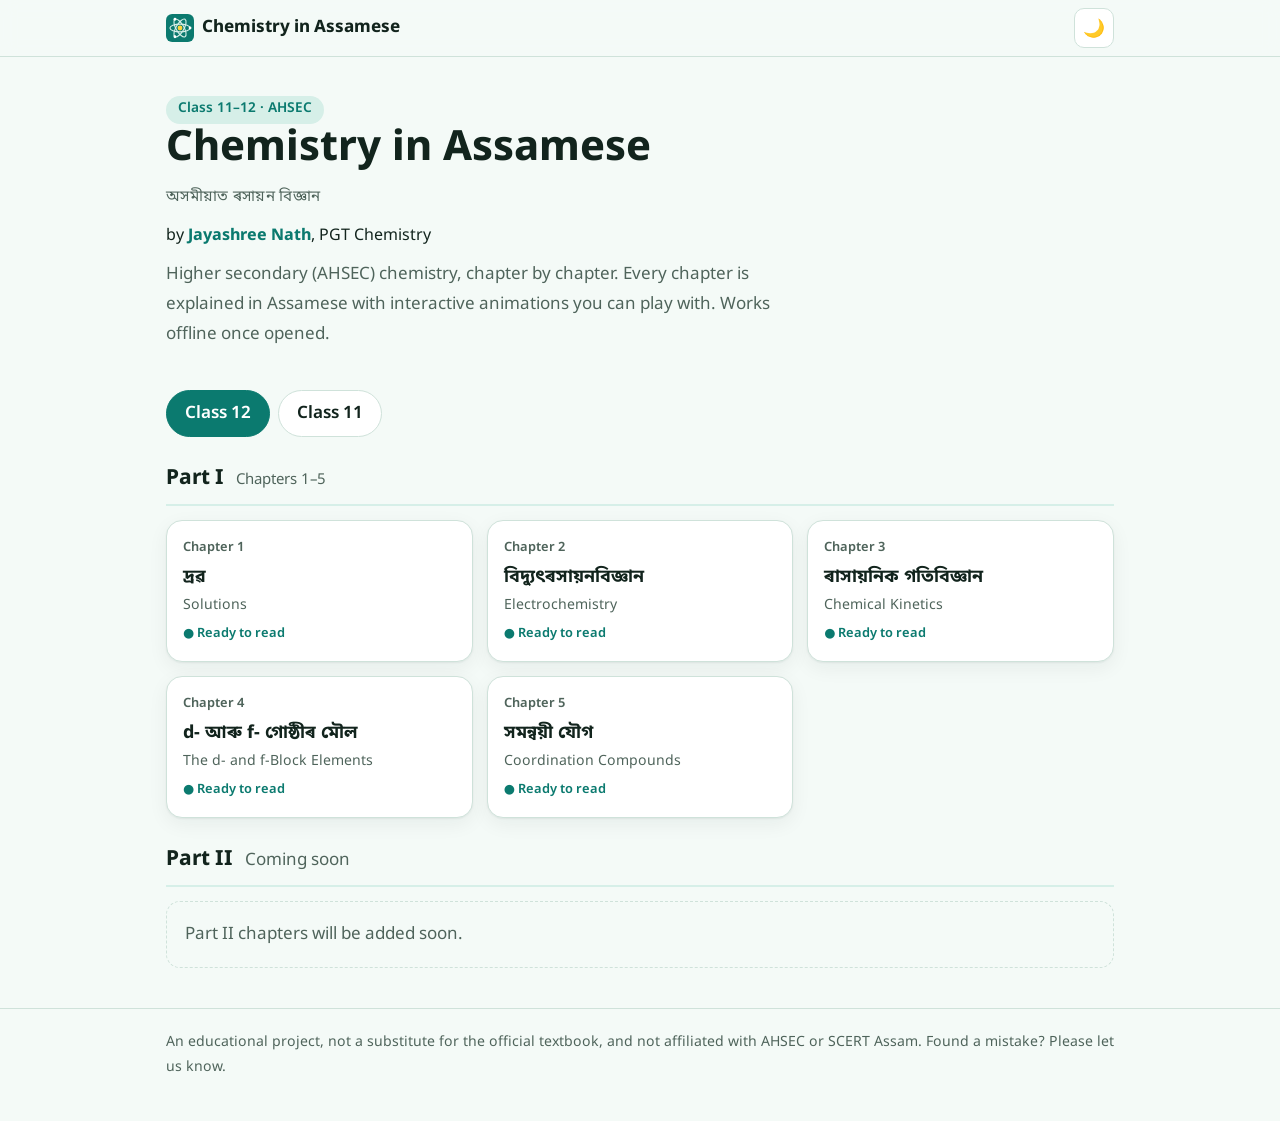
==== commit be922d27: "Merge pull request #8 from xudipta/home-class12-default-parts Open on Class 12 by default; group Cla" ====
--- a/index.html
+++ b/index.html
@@ -10,7 +10,6 @@
   <link rel="icon" href="assets/favicon.svg" type="image/svg+xml">
   <link rel="apple-touch-icon" href="assets/icons/apple-touch-icon.png">
   <link rel="preload" href="assets/fonts/noto-sans-bengali-bengali-wght-normal.woff2" as="font" type="font/woff2" crossorigin>
-  <link rel="preload" href="assets/fonts/atma-bengali-700-normal.woff2" as="font" type="font/woff2" crossorigin>
   <link rel="stylesheet" href="assets/css/base.css">
 </head>
 <body>
--- a/assets/css/base.css
+++ b/assets/css/base.css
@@ -12,20 +12,11 @@
   unicode-range: U+0000-00FF, U+0131, U+0152-0153, U+02BB-02BC, U+02C6, U+02DA, U+02DC, U+2000-206F, U+2074, U+20AC, U+2122, U+2191, U+2193, U+2212, U+2215, U+FEFF, U+FFFD;
 }
 
-/* Atma (SIL OFL): Assamese titles and headings only. Bengali-script range only, so Latin text keeps using Noto Sans. */
-@font-face {
-  font-family: "Atma";
-  src: url("../fonts/atma-bengali-700-normal.woff2") format("woff2");
-  font-weight: 700; font-display: swap;
-  unicode-range: U+0980-09FE, U+200C-200D, U+25CC;
-}
-
 :root {
   --bg: #f4faf7; --surface: #ffffff; --surface-2: #eaf4ef; --text: #12241d; --muted: #4f645b;
   --brand: #0b7a6f; --brand-ink: #ffffff; --brand-soft: #d6efe8; --accent: #d9480f;
   --border: #cfe2da; --shadow: 0 1px 2px rgba(10, 40, 30, .06), 0 6px 20px rgba(10, 40, 30, .06);
   --proton: #d6336c; --neutron: #868e96; --electron: #1c7ed6; --alpha: #e8590c; --pos: #1c7ed6; --neg: #e03131;
-  --font-display: "Atma", "Noto Sans Bengali", system-ui, sans-serif;
   --ok: #2b8a3e; --bad: #c92a2a; --canvas: #fbfefd; --grid: #dbe9e3;
   color-scheme: light;
 }
@@ -65,7 +56,7 @@
 /* hero + catalog */
 .hero { padding: 36px 0 18px; }
 .hero h1 { font-size: clamp(1.7rem, 5vw, 2.6rem); line-height: 1.25; margin: 0 0 8px; }
-.hero .en { font-family: var(--font-display); font-weight: 700; color: var(--brand); font-size: clamp(1.9rem, 6vw, 2.5rem); line-height: 1.3; letter-spacing: 0; margin: 4px 0 8px; }
+.hero .en { color: var(--muted); font-size: .95rem; letter-spacing: .02em; }
 .hero .byline { margin: 12px 0 0; color: var(--text); font-size: 1rem; }
 .hero .byline strong { color: var(--brand); }
 .hero p { max-width: 62ch; color: var(--muted); margin: 10px 0 0; }
@@ -77,27 +68,27 @@
 .card { display: flex; flex-direction: column; gap: 6px; height: 100%; padding: 16px; border: 1px solid var(--border); border-radius: 16px; background: var(--surface); box-shadow: var(--shadow); text-decoration: none; color: inherit; position: relative; }
 a.card:hover { border-color: var(--brand); transform: translateY(-2px); transition: transform .15s; }
 .card .no { font-size: .8rem; color: var(--muted); font-weight: 600; }
-.card h3 { margin: 0; font-family: var(--font-display); font-weight: 700; font-size: 1.3rem; line-height: 1.4; }
+.card h3 { margin: 0; font-size: 1.12rem; line-height: 1.4; }
 .card .sub { color: var(--muted); font-size: .88rem; line-height: 1.45; }
 .card .badge { margin-top: auto; font-size: .8rem; font-weight: 600; }
 .card.soon { opacity: .62; box-shadow: none; }
 .badge.done { color: var(--ok); } .badge.ready { color: var(--brand); } .badge.soon { color: var(--muted); }
 .part-head { grid-column: 1 / -1; display: flex; align-items: baseline; gap: 12px; flex-wrap: wrap; margin-top: 10px; padding-bottom: 6px; border-bottom: 2px solid var(--brand-soft); }
-.part-head h2 { margin: 0; font-family: var(--font-display); font-weight: 700; font-size: 1.4rem; }
+.part-head h2 { margin: 0; font-size: 1.3rem; }
 .part-note { grid-column: 1 / -1; padding: 18px; border: 1px dashed var(--border); border-radius: 14px; color: var(--muted); }
 .empty { padding: 28px; border: 1px dashed var(--border); border-radius: 16px; color: var(--muted); }
 
 /* chapter */
 .crumbs { font-size: .9rem; color: var(--muted); padding-top: 20px; }
-.chapter-head h1 { font-family: var(--font-display); font-weight: 700; font-size: clamp(1.8rem, 5.4vw, 2.5rem); line-height: 1.3; margin: 6px 0 2px; }
+.chapter-head h1 { font-size: clamp(1.6rem, 4.6vw, 2.3rem); line-height: 1.3; margin: 6px 0 2px; }
 .chapter-head .en { color: var(--muted); }
 .box { background: var(--surface); border: 1px solid var(--border); border-radius: 16px; padding: 16px 20px; margin: 18px 0; box-shadow: var(--shadow); }
-.box h2 { font-family: var(--font-display); font-weight: 700; font-size: 1.15rem; margin: 0 0 6px; }
+.box h2 { font-size: 1.05rem; margin: 0 0 6px; }
 .box ul, .box ol { margin: 6px 0 0; padding-left: 1.3rem; }
 .toc a { display: block; padding: 3px 0; text-decoration: none; }
 .toc a:hover { text-decoration: underline; }
 section.sec { padding-top: 12px; margin-top: 28px; }
-section.sec > h2 { font-family: var(--font-display); font-weight: 700; font-size: clamp(1.4rem, 4vw, 1.8rem); line-height: 1.35; margin: 0 0 8px; padding-bottom: 6px; border-bottom: 2px solid var(--brand-soft); }
+section.sec > h2 { font-size: clamp(1.3rem, 3.6vw, 1.7rem); line-height: 1.35; margin: 0 0 8px; padding-bottom: 6px; border-bottom: 2px solid var(--brand-soft); }
 section.sec p { margin: .75rem 0; max-width: 70ch; }
 section.sec ul, section.sec ol { max-width: 70ch; }
 sup, sub { line-height: 0; }
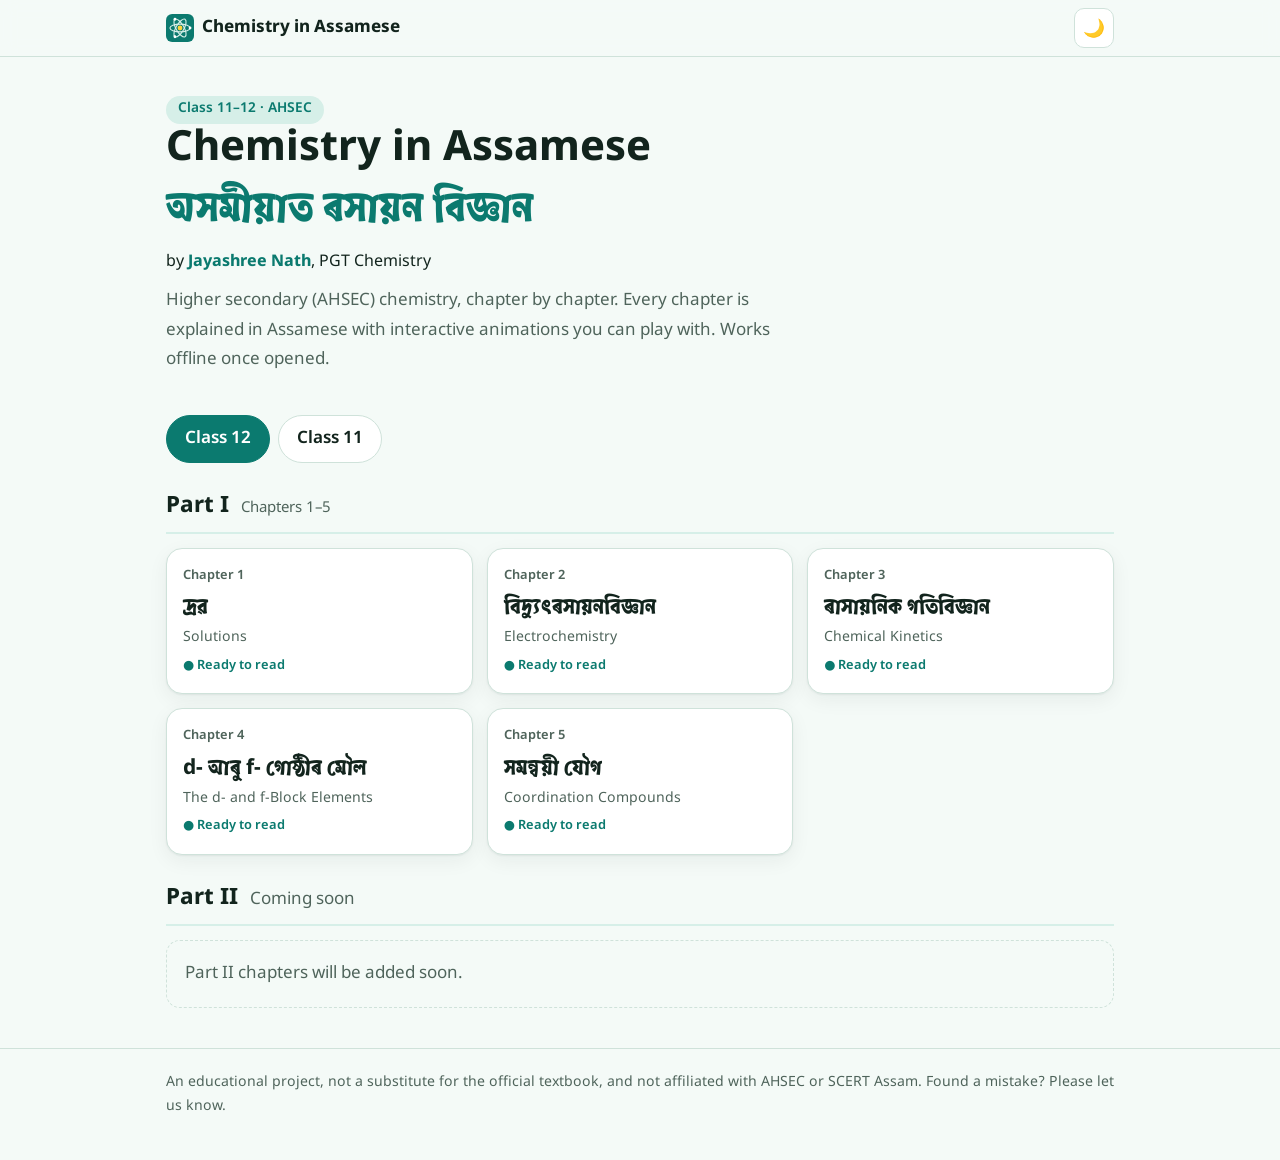
==== commit a596fda7: "Merge pull request #10 from xudipta/font-atma-headings Use Atma for Assamese titles and headings" ====
--- a/index.html
+++ b/index.html
@@ -10,6 +10,7 @@
   <link rel="icon" href="assets/favicon.svg" type="image/svg+xml">
   <link rel="apple-touch-icon" href="assets/icons/apple-touch-icon.png">
   <link rel="preload" href="assets/fonts/noto-sans-bengali-bengali-wght-normal.woff2" as="font" type="font/woff2" crossorigin>
+  <link rel="preload" href="assets/fonts/atma-bengali-700-normal.woff2" as="font" type="font/woff2" crossorigin>
   <link rel="stylesheet" href="assets/css/base.css">
 </head>
 <body>
--- a/assets/css/base.css
+++ b/assets/css/base.css
@@ -12,11 +12,20 @@
   unicode-range: U+0000-00FF, U+0131, U+0152-0153, U+02BB-02BC, U+02C6, U+02DA, U+02DC, U+2000-206F, U+2074, U+20AC, U+2122, U+2191, U+2193, U+2212, U+2215, U+FEFF, U+FFFD;
 }
 
+/* Atma (SIL OFL): Assamese titles and headings only. Bengali-script range only, so Latin text keeps using Noto Sans. */
+@font-face {
+  font-family: "Atma";
+  src: url("../fonts/atma-bengali-700-normal.woff2") format("woff2");
+  font-weight: 700; font-display: swap;
+  unicode-range: U+0980-09FE, U+200C-200D, U+25CC;
+}
+
 :root {
   --bg: #f4faf7; --surface: #ffffff; --surface-2: #eaf4ef; --text: #12241d; --muted: #4f645b;
   --brand: #0b7a6f; --brand-ink: #ffffff; --brand-soft: #d6efe8; --accent: #d9480f;
   --border: #cfe2da; --shadow: 0 1px 2px rgba(10, 40, 30, .06), 0 6px 20px rgba(10, 40, 30, .06);
   --proton: #d6336c; --neutron: #868e96; --electron: #1c7ed6; --alpha: #e8590c; --pos: #1c7ed6; --neg: #e03131;
+  --font-display: "Atma", "Noto Sans Bengali", system-ui, sans-serif;
   --ok: #2b8a3e; --bad: #c92a2a; --canvas: #fbfefd; --grid: #dbe9e3;
   color-scheme: light;
 }
@@ -56,7 +65,7 @@
 /* hero + catalog */
 .hero { padding: 36px 0 18px; }
 .hero h1 { font-size: clamp(1.7rem, 5vw, 2.6rem); line-height: 1.25; margin: 0 0 8px; }
-.hero .en { color: var(--muted); font-size: .95rem; letter-spacing: .02em; }
+.hero .en { font-family: var(--font-display); font-weight: 700; color: var(--brand); font-size: clamp(1.9rem, 6vw, 2.5rem); line-height: 1.3; letter-spacing: 0; margin: 4px 0 8px; }
 .hero .byline { margin: 12px 0 0; color: var(--text); font-size: 1rem; }
 .hero .byline strong { color: var(--brand); }
 .hero p { max-width: 62ch; color: var(--muted); margin: 10px 0 0; }
@@ -68,27 +77,27 @@
 .card { display: flex; flex-direction: column; gap: 6px; height: 100%; padding: 16px; border: 1px solid var(--border); border-radius: 16px; background: var(--surface); box-shadow: var(--shadow); text-decoration: none; color: inherit; position: relative; }
 a.card:hover { border-color: var(--brand); transform: translateY(-2px); transition: transform .15s; }
 .card .no { font-size: .8rem; color: var(--muted); font-weight: 600; }
-.card h3 { margin: 0; font-size: 1.12rem; line-height: 1.4; }
+.card h3 { margin: 0; font-family: var(--font-display); font-weight: 700; font-size: 1.3rem; line-height: 1.4; }
 .card .sub { color: var(--muted); font-size: .88rem; line-height: 1.45; }
 .card .badge { margin-top: auto; font-size: .8rem; font-weight: 600; }
 .card.soon { opacity: .62; box-shadow: none; }
 .badge.done { color: var(--ok); } .badge.ready { color: var(--brand); } .badge.soon { color: var(--muted); }
 .part-head { grid-column: 1 / -1; display: flex; align-items: baseline; gap: 12px; flex-wrap: wrap; margin-top: 10px; padding-bottom: 6px; border-bottom: 2px solid var(--brand-soft); }
-.part-head h2 { margin: 0; font-size: 1.3rem; }
+.part-head h2 { margin: 0; font-family: var(--font-display); font-weight: 700; font-size: 1.4rem; }
 .part-note { grid-column: 1 / -1; padding: 18px; border: 1px dashed var(--border); border-radius: 14px; color: var(--muted); }
 .empty { padding: 28px; border: 1px dashed var(--border); border-radius: 16px; color: var(--muted); }
 
 /* chapter */
 .crumbs { font-size: .9rem; color: var(--muted); padding-top: 20px; }
-.chapter-head h1 { font-size: clamp(1.6rem, 4.6vw, 2.3rem); line-height: 1.3; margin: 6px 0 2px; }
+.chapter-head h1 { font-family: var(--font-display); font-weight: 700; font-size: clamp(1.8rem, 5.4vw, 2.5rem); line-height: 1.3; margin: 6px 0 2px; }
 .chapter-head .en { color: var(--muted); }
 .box { background: var(--surface); border: 1px solid var(--border); border-radius: 16px; padding: 16px 20px; margin: 18px 0; box-shadow: var(--shadow); }
-.box h2 { font-size: 1.05rem; margin: 0 0 6px; }
+.box h2 { font-family: var(--font-display); font-weight: 700; font-size: 1.15rem; margin: 0 0 6px; }
 .box ul, .box ol { margin: 6px 0 0; padding-left: 1.3rem; }
 .toc a { display: block; padding: 3px 0; text-decoration: none; }
 .toc a:hover { text-decoration: underline; }
 section.sec { padding-top: 12px; margin-top: 28px; }
-section.sec > h2 { font-size: clamp(1.3rem, 3.6vw, 1.7rem); line-height: 1.35; margin: 0 0 8px; padding-bottom: 6px; border-bottom: 2px solid var(--brand-soft); }
+section.sec > h2 { font-family: var(--font-display); font-weight: 700; font-size: clamp(1.4rem, 4vw, 1.8rem); line-height: 1.35; margin: 0 0 8px; padding-bottom: 6px; border-bottom: 2px solid var(--brand-soft); }
 section.sec p { margin: .75rem 0; max-width: 70ch; }
 section.sec ul, section.sec ol { max-width: 70ch; }
 sup, sub { line-height: 0; }
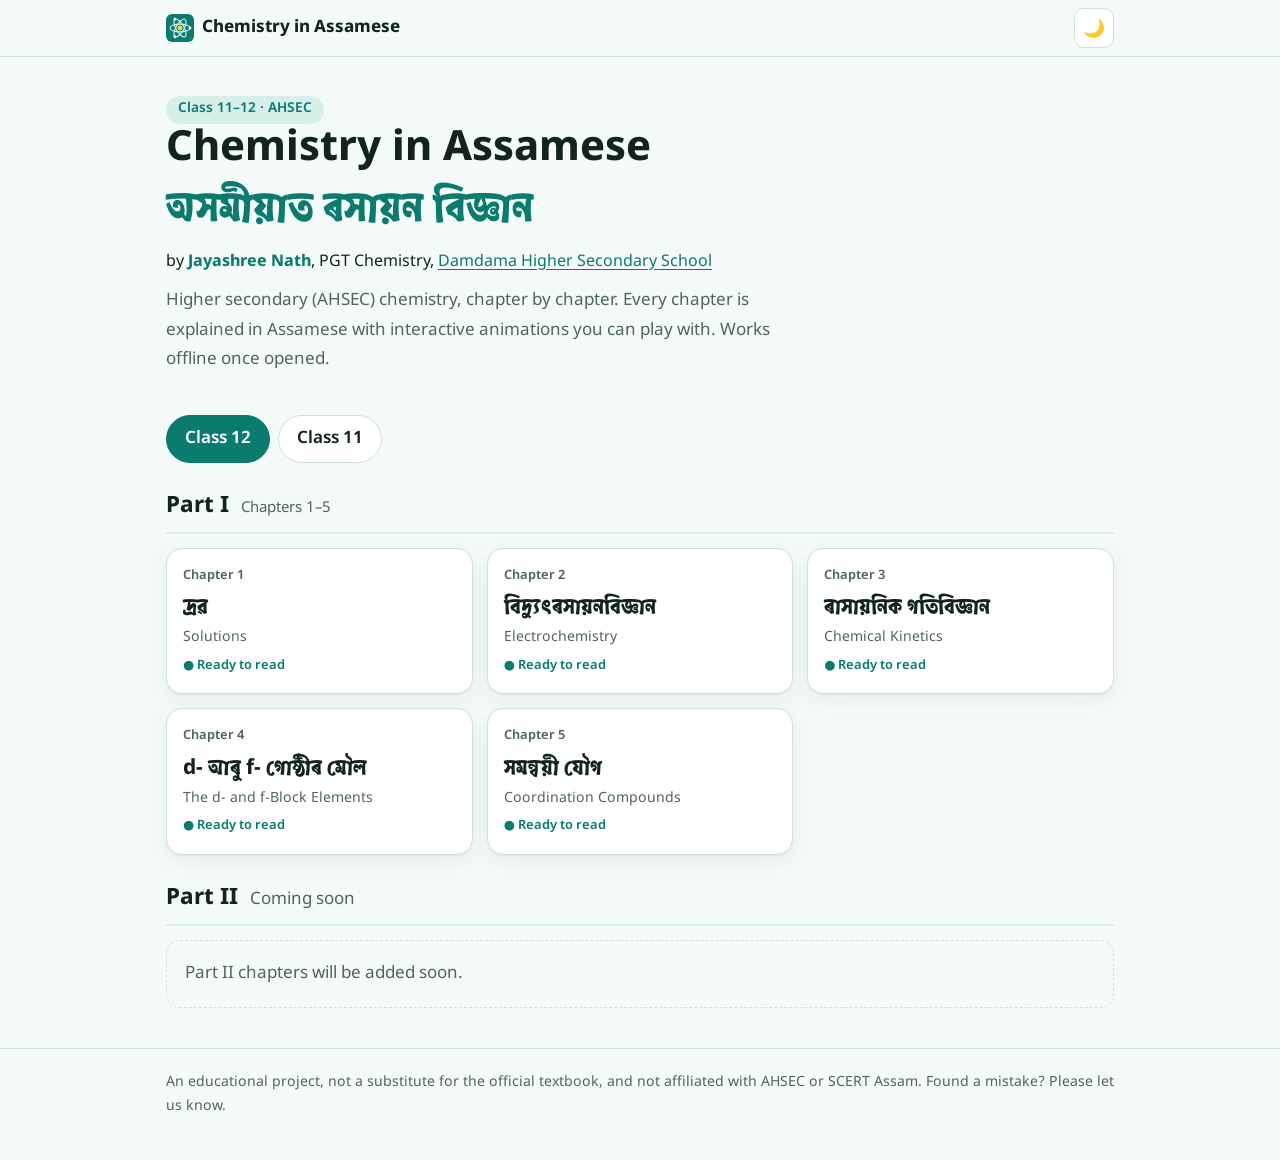
==== commit d800fc1a: "Add linked school name to the home-page byline Closes #11  Co-Authored-By: Claude Sonnet 5.5 <norepl" ====
--- a/index.html
+++ b/index.html
@@ -26,7 +26,7 @@
       <span class="pill">Class 11–12 · AHSEC</span>
       <h1>Chemistry in Assamese</h1>
     <div class="en">অসমীয়াত ৰসায়ন বিজ্ঞান</div>
-    <p class="byline">by <strong>Jayashree Nath</strong>, PGT Chemistry</p>
+    <p class="byline">by <strong>Jayashree Nath</strong>, PGT Chemistry, <a href="https://share.google/GgnJ1bgfToSeAT8KT" target="_blank" rel="noopener">Damdama Higher Secondary School</a></p>
     <p>Higher secondary (AHSEC) chemistry, chapter by chapter. Every chapter is explained in Assamese with interactive animations you can play with. Works offline once opened.</p>
     </section>
     <div id="tabs" class="tabs" role="tablist" aria-label="Class"></div>
--- a/assets/css/base.css
+++ b/assets/css/base.css
@@ -68,6 +68,7 @@
 .hero .en { font-family: var(--font-display); font-weight: 700; color: var(--brand); font-size: clamp(1.9rem, 6vw, 2.5rem); line-height: 1.3; letter-spacing: 0; margin: 4px 0 8px; }
 .hero .byline { margin: 12px 0 0; color: var(--text); font-size: 1rem; }
 .hero .byline strong { color: var(--brand); }
+.hero .byline a { color: var(--brand); text-underline-offset: 3px; }
 .hero p { max-width: 62ch; color: var(--muted); margin: 10px 0 0; }
 .pill { display: inline-block; padding: 2px 12px; border-radius: 99px; background: var(--brand-soft); color: var(--brand); font-size: .85rem; font-weight: 600; }
 .tabs { display: flex; gap: 8px; margin: 22px 0 14px; flex-wrap: wrap; }
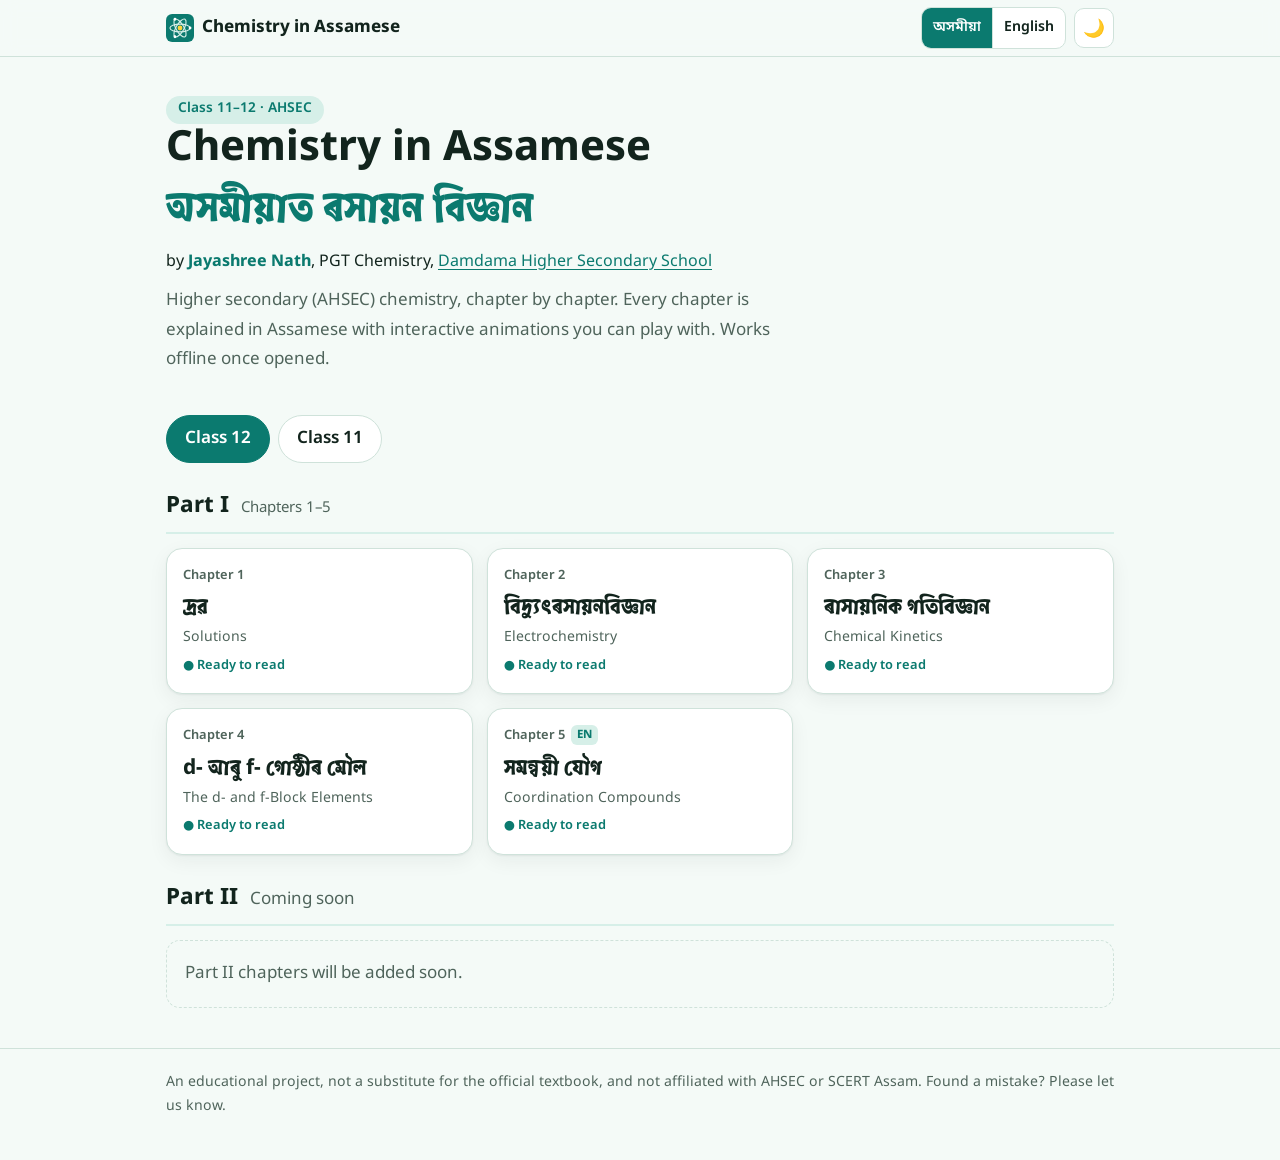
==== commit 2788132c: "Add language switch (Assamese default, English optional); Chapter 5 in English Parallel chapter.<lan" ====
--- a/index.html
+++ b/index.html
@@ -17,7 +17,7 @@
   <a class="skip" href="#grid">Skip to chapters</a>
   <header class="site-header">
     <div class="wrap">
-      <a class="brand" href="index.html"><img src="assets/favicon.svg" alt="" width="28" height="28"> Chemistry in Assamese</a>
+      <a class="brand" href="index.html"><img src="assets/favicon.svg" alt="" width="28" height="28"><span class="brand-name">Chemistry in Assamese</span></a>
       <button id="theme-btn" class="icon-btn" type="button" aria-label="Toggle theme">🌙</button>
     </div>
   </header>
@@ -37,6 +37,7 @@
     <div class="wrap">An educational project, not a substitute for the official textbook, and not affiliated with AHSEC or SCERT Assam. Found a mistake? Please let us know.</div>
   </footer>
   <script src="assets/js/core/app.js"></script>
+  <script src="assets/js/core/i18n.js"></script>
   <script src="assets/js/core/home.js"></script>
 </body>
 </html>
--- a/assets/css/base.css
+++ b/assets/css/base.css
@@ -61,6 +61,15 @@
 .brand { font-weight: 700; text-decoration: none; color: var(--text); display: flex; align-items: center; gap: 8px; }
 .brand svg { width: 28px; height: 28px; }
 .icon-btn { background: var(--surface); color: var(--text); border: 1px solid var(--border); border-radius: 10px; min-width: 40px; height: 40px; cursor: pointer; font-size: 1.1rem; }
+
+.header-tools { display: flex; align-items: center; gap: 8px; }
+.lang-switch { display: inline-flex; border: 1px solid var(--border); border-radius: 10px; overflow: hidden; background: var(--surface); }
+.lang-switch button { font: inherit; font-size: .88rem; font-weight: 600; min-height: 40px; padding: 0 11px; border: 0; background: transparent; color: var(--text); cursor: pointer; }
+.lang-switch button + button { border-left: 1px solid var(--border); }
+.lang-switch button[aria-pressed="true"] { background: var(--brand); color: var(--brand-ink); }
+@media (max-width: 520px) { .brand-name { display: none; } }
+.langtag { display: inline-block; margin-left: 6px; padding: 0 6px; border-radius: 6px; background: var(--brand-soft); color: var(--brand); font-size: .72rem; font-weight: 700; vertical-align: 1px; }
+.lang-note { margin: 14px 0; padding: 10px 14px; border-radius: 12px; background: var(--surface-2); border-left: 4px solid var(--accent); font-size: .92rem; }
 
 /* hero + catalog */
 .hero { padding: 36px 0 18px; }
